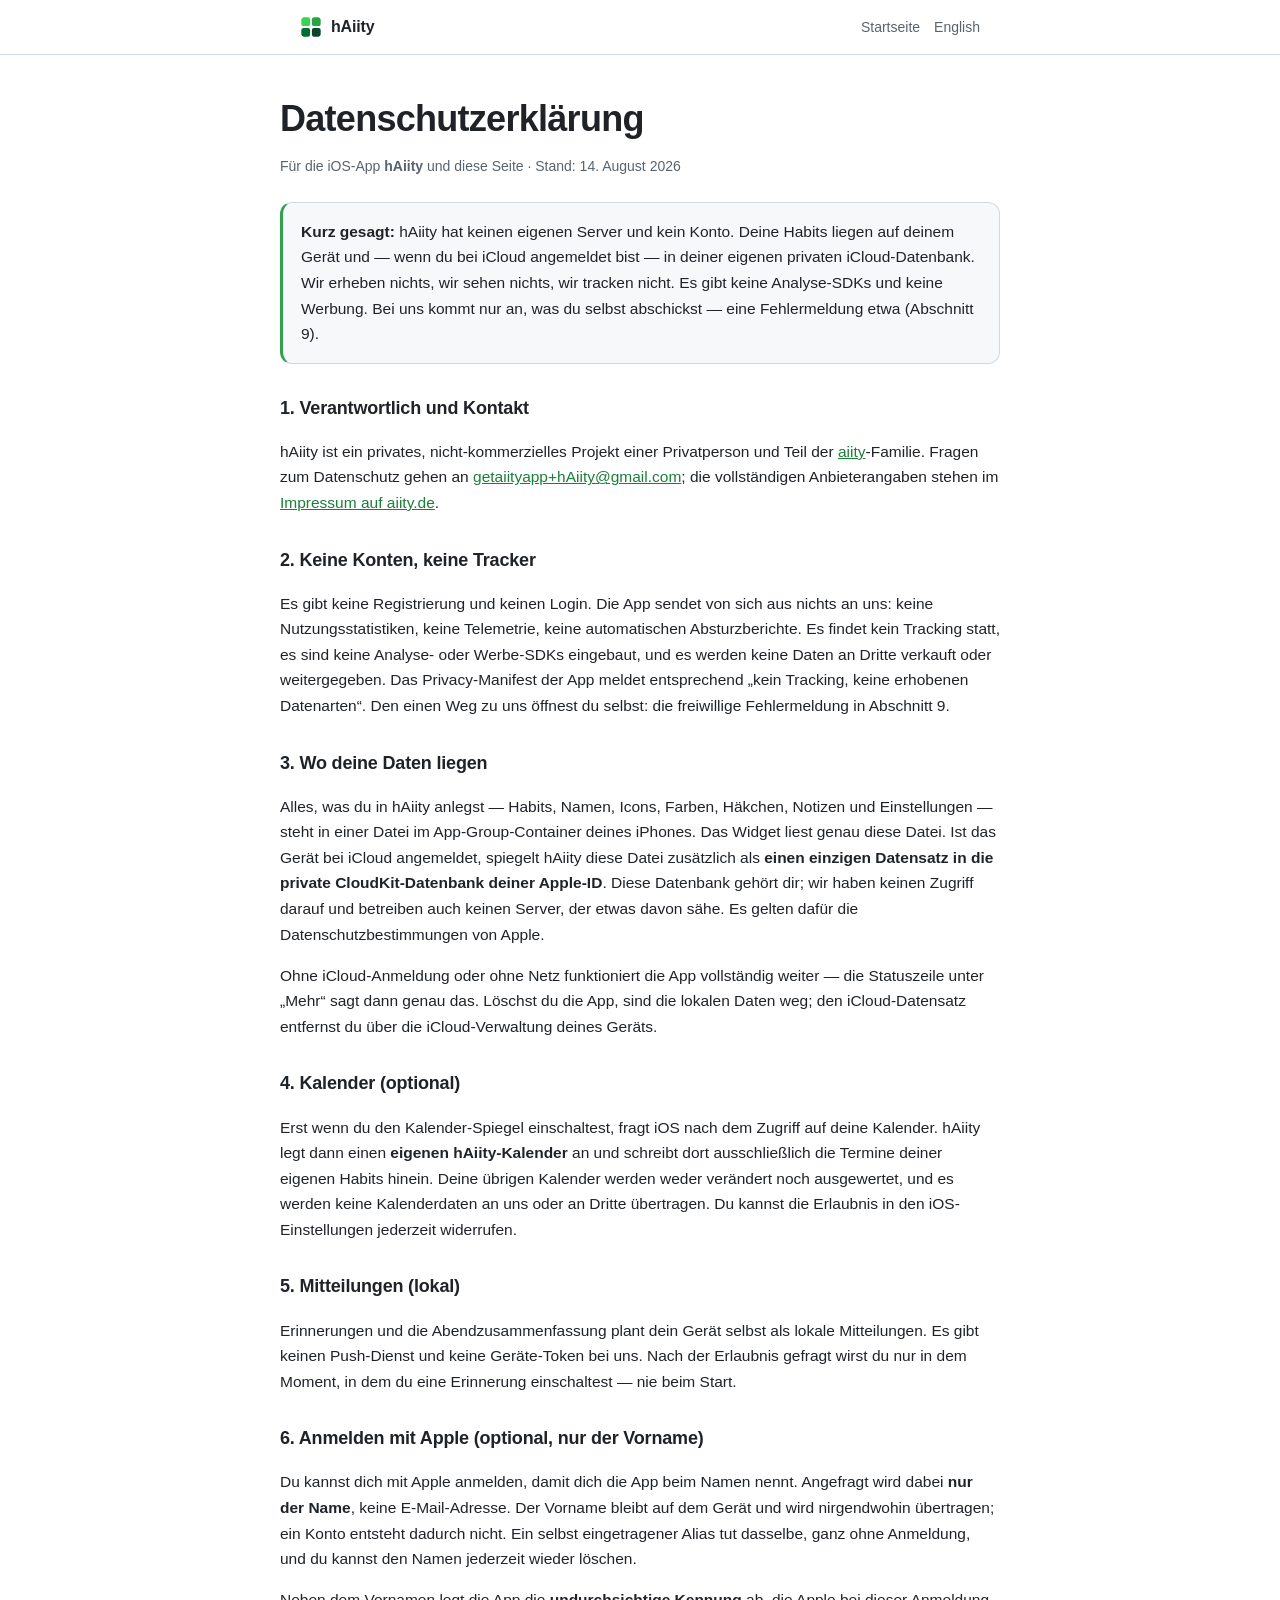
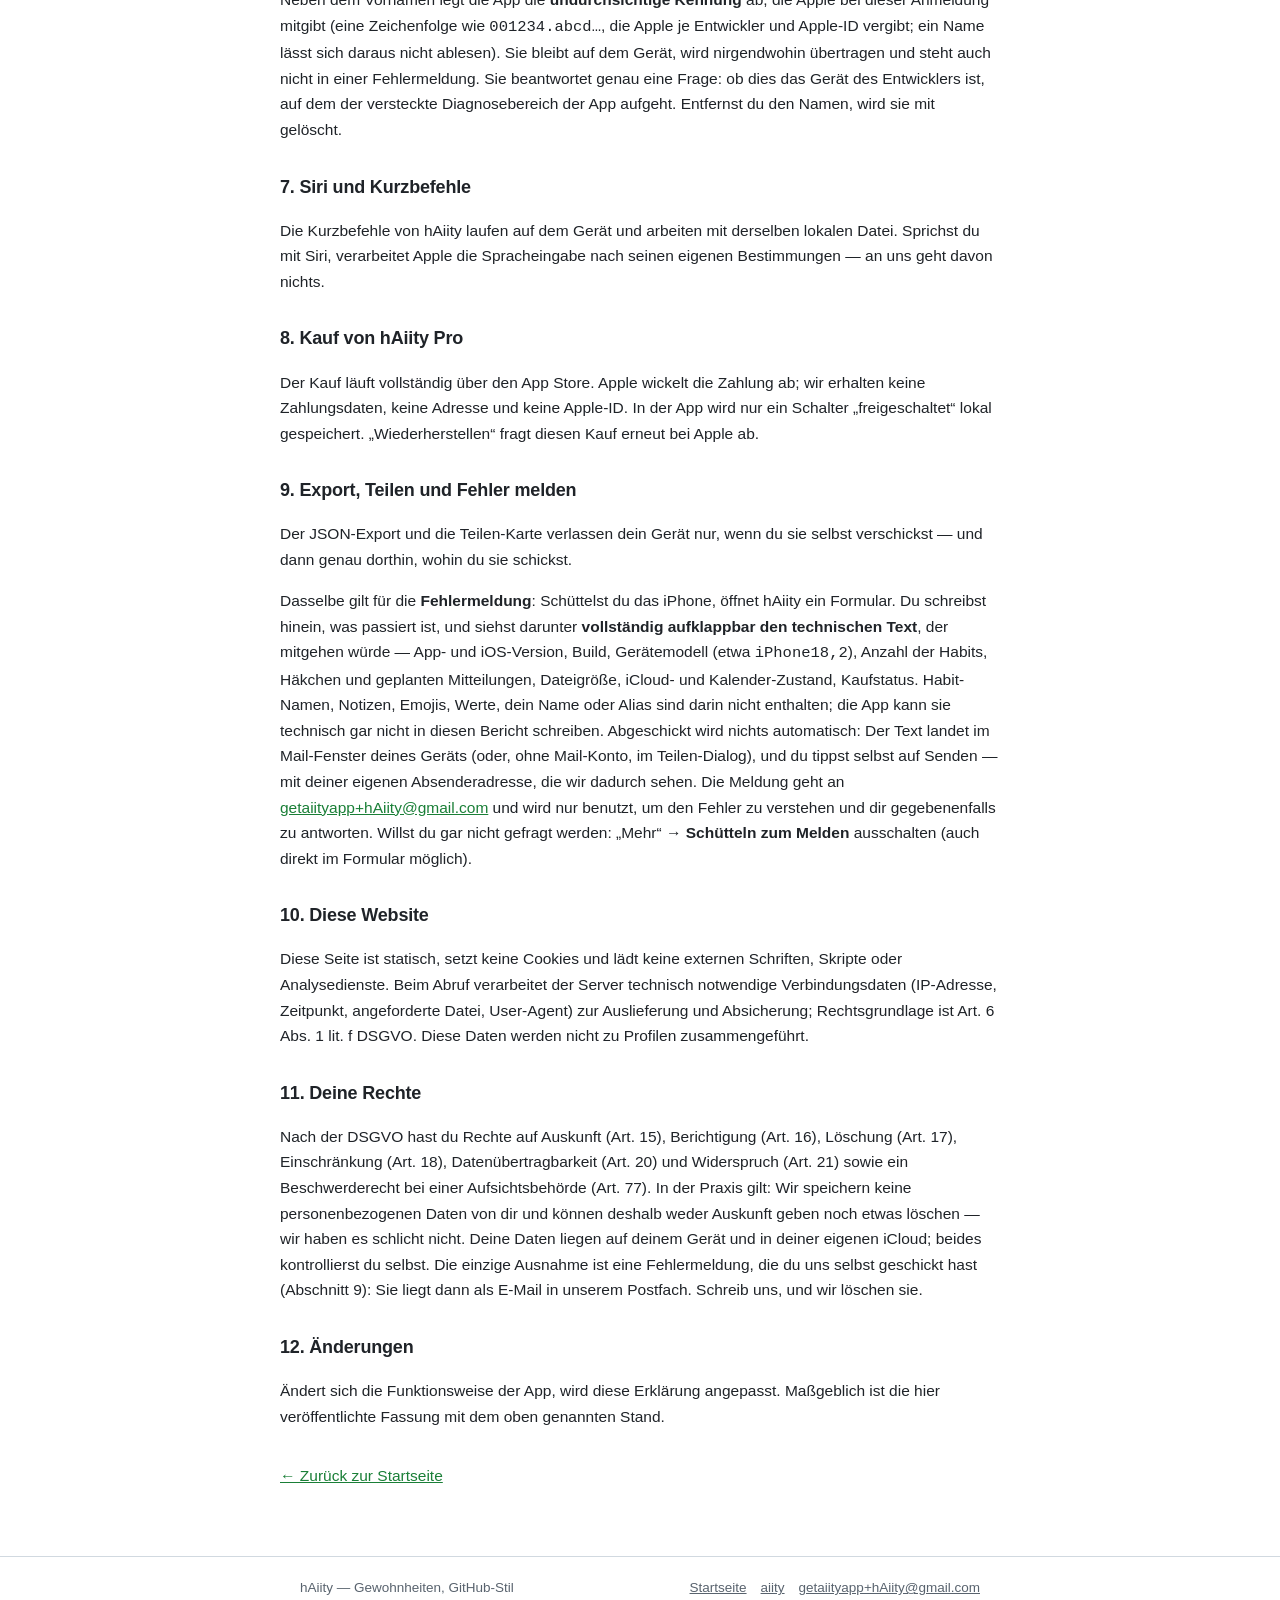
==== privacy.html @ 7a2ed9e9 "docs: publish hAiity privacy policy" ====
<!doctype html>
<html lang="de">
<head>
<meta charset="utf-8">
<meta name="viewport" content="width=device-width, initial-scale=1, viewport-fit=cover">
<title>Datenschutzerklärung — hAiity</title>
<meta name="description" content="Datenschutzerklärung für die iOS-App hAiity: keine Konten, keine Tracker, Daten auf dem Gerät und in der privaten iCloud des Nutzers.">
<meta name="color-scheme" content="dark light">
<meta name="theme-color" content="#ffffff" media="(prefers-color-scheme: light)">
<meta name="theme-color" content="#0d1117" media="(prefers-color-scheme: dark)">
<link rel="icon" href="data:image/svg+xml,%3Csvg xmlns='http://www.w3.org/2000/svg' viewBox='0 0 100 100'%3E%3Crect x='6' y='6' width='40' height='40' rx='9' fill='%2339d353'/%3E%3Crect x='54' y='6' width='40' height='40' rx='9' fill='%2326a641'/%3E%3Crect x='6' y='54' width='40' height='40' rx='9' fill='%23006d32'/%3E%3Crect x='54' y='54' width='40' height='40' rx='9' fill='%230e4429'/%3E%3C/svg%3E" type="image/svg+xml">
<style>
*,*::before,*::after{box-sizing:border-box}
:root{
  color-scheme:dark light;
  --bg:#0d1117;--panel:#161b22;--panel-2:#11161d;--border:#30363d;
  --fg:#e6edf3;--muted:#8d96a0;--accent:#2ea043;--accent-fg:#ffffff;
  --l0:#161b22;--l1:#0e4429;--l2:#006d32;--l3:#26a641;--l4:#39d353;
  --hair:rgba(255,255,255,.06);
}
@media (prefers-color-scheme: light){
  :root{
    --bg:#ffffff;--panel:#f6f8fa;--panel-2:#ffffff;--border:#d1d9e0;
    --fg:#1f2328;--muted:#59636e;--accent:#1a7f37;
    --l0:#eff2f5;--l1:#9be9a8;--l2:#40c463;--l3:#30a14e;--l4:#216e39;
    --hair:rgba(0,0,0,.05);
  }
}
html{-webkit-text-size-adjust:100%}
body{
  margin:0;background:var(--bg);color:var(--fg);
  font:16px/1.65 -apple-system,BlinkMacSystemFont,"SF Pro Text","Segoe UI",Roboto,Helvetica,Arial,sans-serif;
  min-height:100dvh;display:flex;flex-direction:column;
}
.wrap{width:100%;max-width:720px;margin:0 auto;padding:0 20px}
a{color:var(--fg)}
a:hover{color:var(--accent)}

/* Kopf: Wortmarke links, Sprachwechsel rechts. */
header.top{border-bottom:1px solid var(--border);padding:14px 0;position:sticky;top:0;
  background:color-mix(in srgb,var(--bg) 88%,transparent);backdrop-filter:blur(10px);z-index:5}
.bar{display:flex;align-items:center;justify-content:space-between;gap:12px}
.brand{display:flex;align-items:center;gap:9px;text-decoration:none;font-weight:600;letter-spacing:-.01em}
.brand svg{display:block;border-radius:7px}
.bar nav{display:flex;gap:14px;font-size:14px;color:var(--muted)}
.bar nav a{color:var(--muted);text-decoration:none}
.bar nav a:hover{color:var(--fg)}

main{flex:1;padding:0 0 8px}

/* Held: Zeile, Satz, Raster. */
.hero{padding:52px 0 34px;text-align:center}
.hero h1{font-size:clamp(38px,10vw,60px);line-height:1.05;margin:0 0 12px;letter-spacing:-.03em}
.hero .pitch{font-size:clamp(17px,4.4vw,20px);color:var(--muted);margin:0 auto;max-width:30em}
.graph{margin:30px auto 26px;max-width:430px}
.graph svg{width:100%;height:auto;display:block}
.cell{stroke:var(--hair);stroke-width:1}
.l0{fill:var(--l0)}.l1{fill:var(--l1)}.l2{fill:var(--l2)}.l3{fill:var(--l3)}.l4{fill:var(--l4)}
.chips .l0{background:var(--l0)}.chips .l1{background:var(--l1)}.chips .l2{background:var(--l2)}.chips .l3{background:var(--l3)}.chips .l4{background:var(--l4)}

.cta-row{display:flex;flex-wrap:wrap;gap:10px;justify-content:center}
.cta{display:inline-block;text-decoration:none;font-weight:600;font-size:15px;
  padding:11px 20px;border-radius:10px;border:1px solid var(--accent);
  background:var(--accent);color:var(--accent-fg)}
.cta.ghost{background:transparent;border-color:var(--border);color:var(--fg)}
.cta[aria-disabled="true"]{opacity:.8}
.cta-note{color:var(--muted);font-size:13px;margin:12px 0 0}

/* Kacheln: die drei Kernpunkte. */
.tiles{display:grid;gap:14px;padding:10px 0 44px}
@media (min-width:720px){.tiles{grid-template-columns:repeat(3,1fr)}}
.tile{background:var(--panel);border:1px solid var(--border);border-radius:16px;padding:18px 18px 20px}
.tile .chips{display:flex;gap:4px;margin-bottom:12px}
.tile .chips i{width:12px;height:12px;border-radius:3px;display:block}
.tile h2{font-size:17px;margin:0 0 6px;letter-spacing:-.01em}
.tile p{margin:0;color:var(--muted);font-size:14.5px}
.tile p + p{margin-top:8px}
.tile b{color:var(--fg);font-weight:600}

/* Dokumentseite. */
.doc{padding:34px 0 44px}
.doc h1{font-size:clamp(28px,7vw,36px);margin:0 0 6px;letter-spacing:-.02em}
.doc .meta{color:var(--muted);font-size:14px;margin:0 0 24px}
.doc h2{font-size:18px;margin:30px 0 8px;letter-spacing:-.01em}
.doc p,.doc li{color:var(--fg);font-size:15.5px}
.doc ul{padding-left:20px;margin:8px 0}
.doc li{margin:4px 0}
.doc a{color:var(--accent)}
.tldr{background:var(--panel);border:1px solid var(--border);border-left:3px solid var(--l3);
  border-radius:12px;padding:16px 18px;margin:0 0 8px;font-size:15.5px}
.back{margin-top:34px;font-size:15px}

footer.foot{border-top:1px solid var(--border);padding:20px 0 calc(24px + env(safe-area-inset-bottom));
  color:var(--muted);font-size:13.5px}
.foot-row{display:flex;flex-wrap:wrap;gap:10px 16px;align-items:center;justify-content:space-between}
.foot a{color:var(--muted)}
.foot nav{display:flex;flex-wrap:wrap;gap:14px}
</style>
</head>
<body>

<header class="top">
  <div class="wrap bar">
    <a class="brand" href="index.html"><svg width="22" height="22" viewBox="0 0 100 100" aria-hidden="true"><rect x="6" y="6" width="40" height="40" rx="10" fill="#39d353"/><rect x="54" y="6" width="40" height="40" rx="10" fill="#26a641"/><rect x="6" y="54" width="40" height="40" rx="10" fill="#006d32"/><rect x="54" y="54" width="40" height="40" rx="10" fill="#0e4429"/></svg><span>hAiity</span></a>
    <nav><a href="index.html">Startseite</a><a href="en/privacy.html" hreflang="en">English</a></nav>
  </div>
</header>

<main>

  <div class="wrap doc">
    <h1>Datenschutzerklärung</h1>
    <p class="meta">Für die iOS-App <b>hAiity</b> und diese Seite · Stand: 14. August 2026</p>

    <div class="tldr">
      <b>Kurz gesagt:</b> hAiity hat keinen eigenen Server und kein Konto. Deine Habits
      liegen auf deinem Gerät und — wenn du bei iCloud angemeldet bist — in deiner
      eigenen privaten iCloud-Datenbank. Wir erheben nichts, wir sehen nichts, wir
      tracken nicht. Es gibt keine Analyse-SDKs und keine Werbung. Bei uns kommt nur
      an, was du selbst abschickst — eine Fehlermeldung etwa (Abschnitt 9).
    </div>

    <h2>1. Verantwortlich und Kontakt</h2>
    <p>hAiity ist ein privates, nicht-kommerzielles Projekt einer Privatperson und Teil
      der <a href="https://aiity.de" rel="noopener">aiity</a>-Familie. Fragen zum
      Datenschutz gehen an <a href="mailto:getaiityapp+hAiity@gmail.com">getaiityapp+hAiity@gmail.com</a>;
      die vollständigen Anbieterangaben stehen im
      <a href="https://aiity.de/impressum" rel="noopener">Impressum auf aiity.de</a>.</p>

    <h2>2. Keine Konten, keine Tracker</h2>
    <p>Es gibt keine Registrierung und keinen Login. Die App sendet von sich aus nichts
      an uns: keine Nutzungsstatistiken, keine Telemetrie, keine automatischen
      Absturzberichte. Es findet kein Tracking statt, es sind keine Analyse- oder
      Werbe-SDKs eingebaut, und es werden keine Daten an Dritte verkauft oder
      weitergegeben. Das Privacy-Manifest der App meldet entsprechend „kein Tracking,
      keine erhobenen Datenarten“. Den einen Weg zu uns öffnest du selbst: die
      freiwillige Fehlermeldung in Abschnitt 9.</p>

    <h2>3. Wo deine Daten liegen</h2>
    <p>Alles, was du in hAiity anlegst — Habits, Namen, Icons, Farben, Häkchen,
      Notizen und Einstellungen — steht in einer Datei im App-Group-Container deines
      iPhones. Das Widget liest genau diese Datei. Ist das Gerät bei iCloud angemeldet,
      spiegelt hAiity diese Datei zusätzlich als <b>einen einzigen Datensatz in die
      private CloudKit-Datenbank deiner Apple-ID</b>. Diese Datenbank gehört dir; wir
      haben keinen Zugriff darauf und betreiben auch keinen Server, der etwas davon
      sähe. Es gelten dafür die Datenschutzbestimmungen von Apple.</p>
    <p>Ohne iCloud-Anmeldung oder ohne Netz funktioniert die App vollständig weiter —
      die Statuszeile unter „Mehr“ sagt dann genau das. Löschst du die App, sind die
      lokalen Daten weg; den iCloud-Datensatz entfernst du über die iCloud-Verwaltung
      deines Geräts.</p>

    <h2>4. Kalender (optional)</h2>
    <p>Erst wenn du den Kalender-Spiegel einschaltest, fragt iOS nach dem Zugriff auf
      deine Kalender. hAiity legt dann einen <b>eigenen hAiity-Kalender</b> an und
      schreibt dort ausschließlich die Termine deiner eigenen Habits hinein. Deine
      übrigen Kalender werden weder verändert noch ausgewertet, und es werden keine
      Kalenderdaten an uns oder an Dritte übertragen. Du kannst die Erlaubnis in den
      iOS-Einstellungen jederzeit widerrufen.</p>

    <h2>5. Mitteilungen (lokal)</h2>
    <p>Erinnerungen und die Abendzusammenfassung plant dein Gerät selbst als lokale
      Mitteilungen. Es gibt keinen Push-Dienst und keine Geräte-Token bei uns. Nach der
      Erlaubnis gefragt wirst du nur in dem Moment, in dem du eine Erinnerung
      einschaltest — nie beim Start.</p>

    <h2>6. Anmelden mit Apple (optional, nur der Vorname)</h2>
    <p>Du kannst dich mit Apple anmelden, damit dich die App beim Namen nennt. Angefragt
      wird dabei <b>nur der Name</b>, keine E-Mail-Adresse. Der Vorname bleibt auf dem
      Gerät und wird nirgendwohin übertragen; ein Konto entsteht dadurch nicht. Ein
      selbst eingetragener Alias tut dasselbe, ganz ohne Anmeldung, und du kannst den
      Namen jederzeit wieder löschen.</p>
    <p>Neben dem Vornamen legt die App die <b>undurchsichtige Kennung</b> ab, die Apple
      bei dieser Anmeldung mitgibt (eine Zeichenfolge wie <code>001234.abcd…</code>, die
      Apple je Entwickler und Apple-ID vergibt; ein Name lässt sich daraus nicht
      ablesen). Sie bleibt auf dem Gerät, wird nirgendwohin übertragen und steht auch
      nicht in einer Fehlermeldung. Sie beantwortet genau eine Frage: ob dies das Gerät
      des Entwicklers ist, auf dem der versteckte Diagnosebereich der App aufgeht.
      Entfernst du den Namen, wird sie mit gelöscht.</p>

    <h2>7. Siri und Kurzbefehle</h2>
    <p>Die Kurzbefehle von hAiity laufen auf dem Gerät und arbeiten mit derselben
      lokalen Datei. Sprichst du mit Siri, verarbeitet Apple die Spracheingabe nach
      seinen eigenen Bestimmungen — an uns geht davon nichts.</p>

    <h2>8. Kauf von hAiity Pro</h2>
    <p>Der Kauf läuft vollständig über den App Store. Apple wickelt die Zahlung ab; wir
      erhalten keine Zahlungsdaten, keine Adresse und keine Apple-ID. In der App wird
      nur ein Schalter „freigeschaltet“ lokal gespeichert. „Wiederherstellen“ fragt
      diesen Kauf erneut bei Apple ab.</p>

    <h2>9. Export, Teilen und Fehler melden</h2>
    <p>Der JSON-Export und die Teilen-Karte verlassen dein Gerät nur, wenn du sie selbst
      verschickst — und dann genau dorthin, wohin du sie schickst.</p>
    <p>Dasselbe gilt für die <b>Fehlermeldung</b>: Schüttelst du das iPhone, öffnet
      hAiity ein Formular. Du schreibst hinein, was passiert ist, und siehst darunter
      <b>vollständig aufklappbar den technischen Text</b>, der mitgehen würde — App-
      und iOS-Version, Build, Gerätemodell (etwa <code>iPhone18,2</code>), Anzahl der
      Habits, Häkchen und geplanten Mitteilungen, Dateigröße, iCloud- und
      Kalender-Zustand, Kaufstatus. Habit-Namen, Notizen, Emojis, Werte, dein Name oder
      Alias sind darin nicht enthalten; die App kann sie technisch gar nicht in diesen
      Bericht schreiben. Abgeschickt wird nichts automatisch: Der Text landet im
      Mail-Fenster deines Geräts (oder, ohne Mail-Konto, im Teilen-Dialog), und du
      tippst selbst auf Senden — mit deiner eigenen Absenderadresse, die wir dadurch
      sehen. Die Meldung geht an
      <a href="mailto:getaiityapp+hAiity@gmail.com">getaiityapp+hAiity@gmail.com</a> und
      wird nur benutzt, um den Fehler zu verstehen und dir gegebenenfalls zu antworten.
      Willst du gar nicht gefragt werden: „Mehr“ → <b>Schütteln zum Melden</b>
      ausschalten (auch direkt im Formular möglich).</p>

    <h2>10. Diese Website</h2>
    <p>Diese Seite ist statisch, setzt keine Cookies und lädt keine externen Schriften,
      Skripte oder Analysedienste. Beim Abruf verarbeitet der Server technisch
      notwendige Verbindungsdaten (IP-Adresse, Zeitpunkt, angeforderte Datei,
      User-Agent) zur Auslieferung und Absicherung; Rechtsgrundlage ist Art. 6 Abs. 1
      lit. f DSGVO. Diese Daten werden nicht zu Profilen zusammengeführt.</p>

    <h2>11. Deine Rechte</h2>
    <p>Nach der DSGVO hast du Rechte auf Auskunft (Art. 15), Berichtigung (Art. 16),
      Löschung (Art. 17), Einschränkung (Art. 18), Datenübertragbarkeit (Art. 20) und
      Widerspruch (Art. 21) sowie ein Beschwerderecht bei einer Aufsichtsbehörde
      (Art. 77). In der Praxis gilt: Wir speichern keine personenbezogenen Daten von
      dir und können deshalb weder Auskunft geben noch etwas löschen — wir haben es
      schlicht nicht. Deine Daten liegen auf deinem Gerät und in deiner eigenen iCloud;
      beides kontrollierst du selbst. Die einzige Ausnahme ist eine Fehlermeldung, die
      du uns selbst geschickt hast (Abschnitt 9): Sie liegt dann als E-Mail in unserem
      Postfach. Schreib uns, und wir löschen sie.</p>

    <h2>12. Änderungen</h2>
    <p>Ändert sich die Funktionsweise der App, wird diese Erklärung angepasst.
      Maßgeblich ist die hier veröffentlichte Fassung mit dem oben genannten Stand.</p>

    <p class="back"><a href="index.html">← Zurück zur Startseite</a></p>
  </div>

</main>

<footer class="foot">
  <div class="wrap foot-row">
    <p style="margin:0">hAiity — Gewohnheiten, GitHub-Stil</p>
    <nav><a href="index.html">Startseite</a><a href="https://aiity.de" rel="noopener">aiity</a><a href="mailto:getaiityapp+hAiity@gmail.com">getaiityapp+hAiity@gmail.com</a></nav>
  </div>
</footer>

</body>
</html>
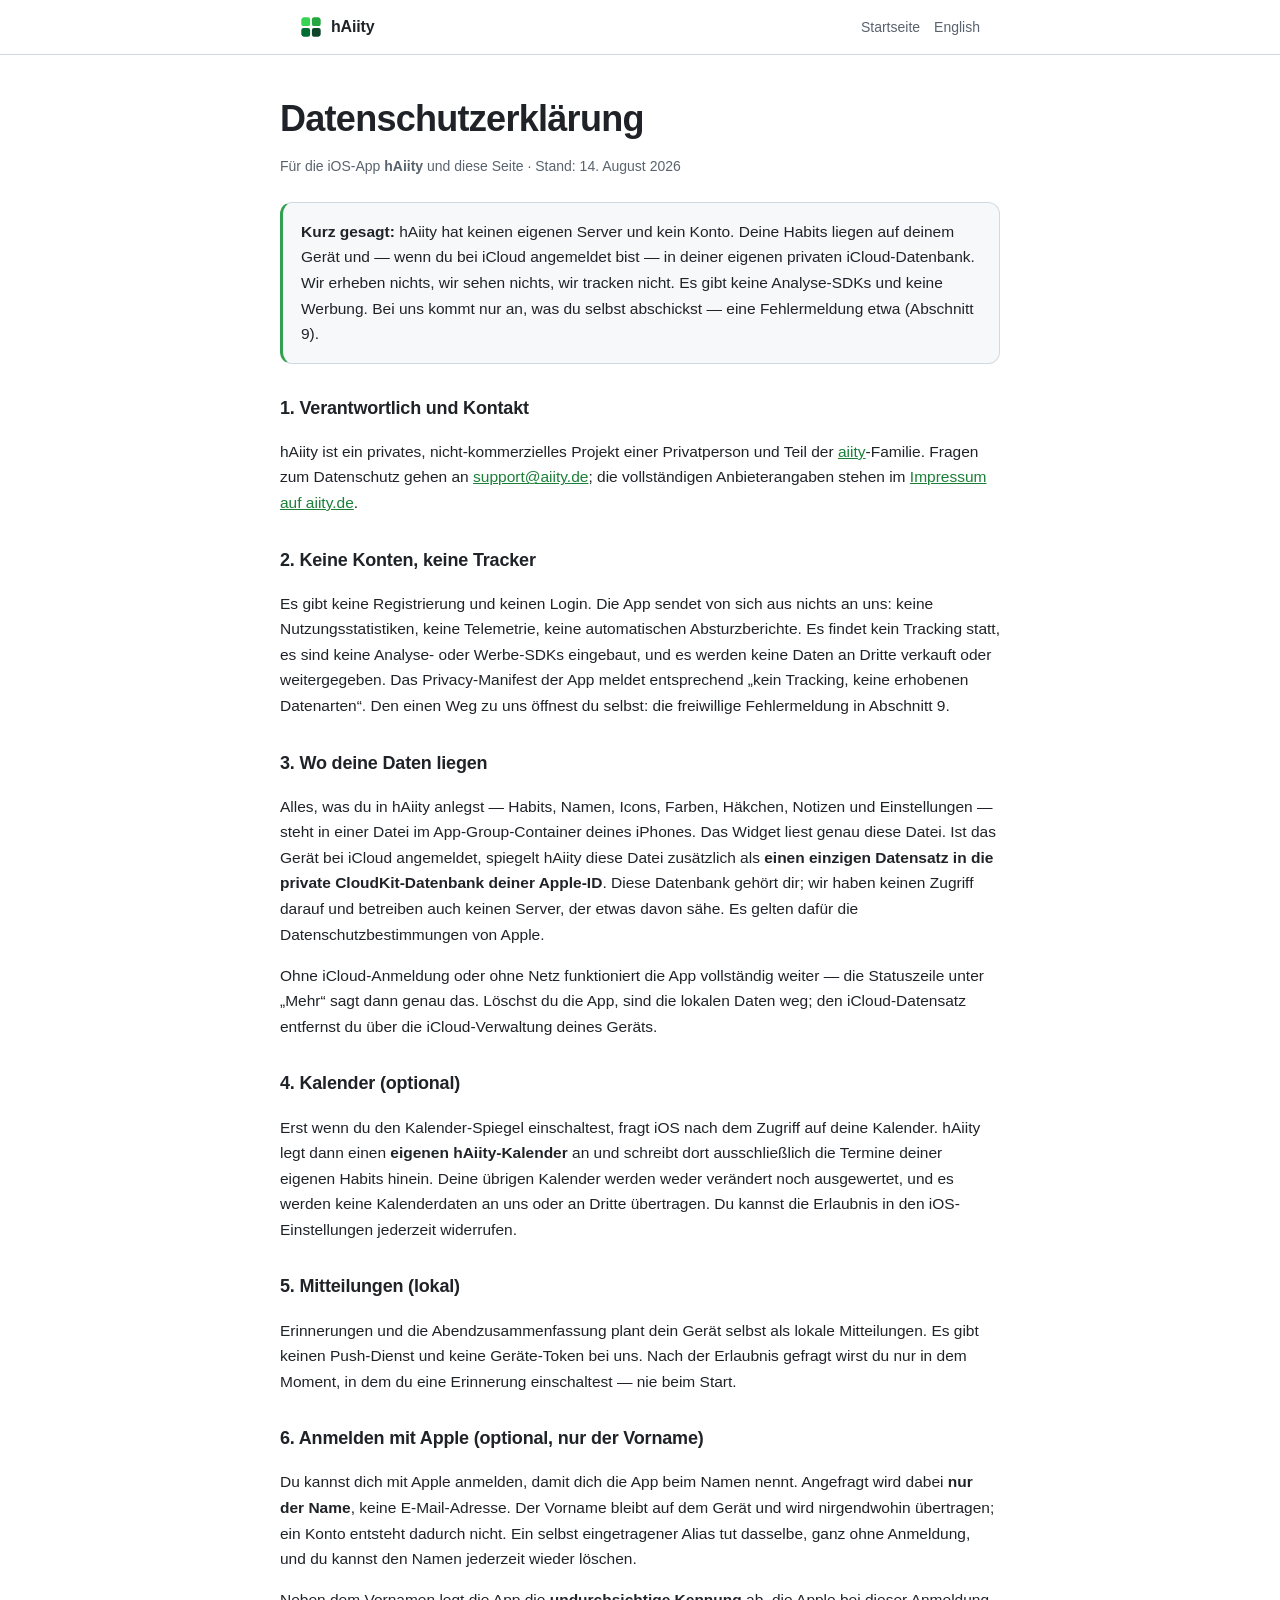
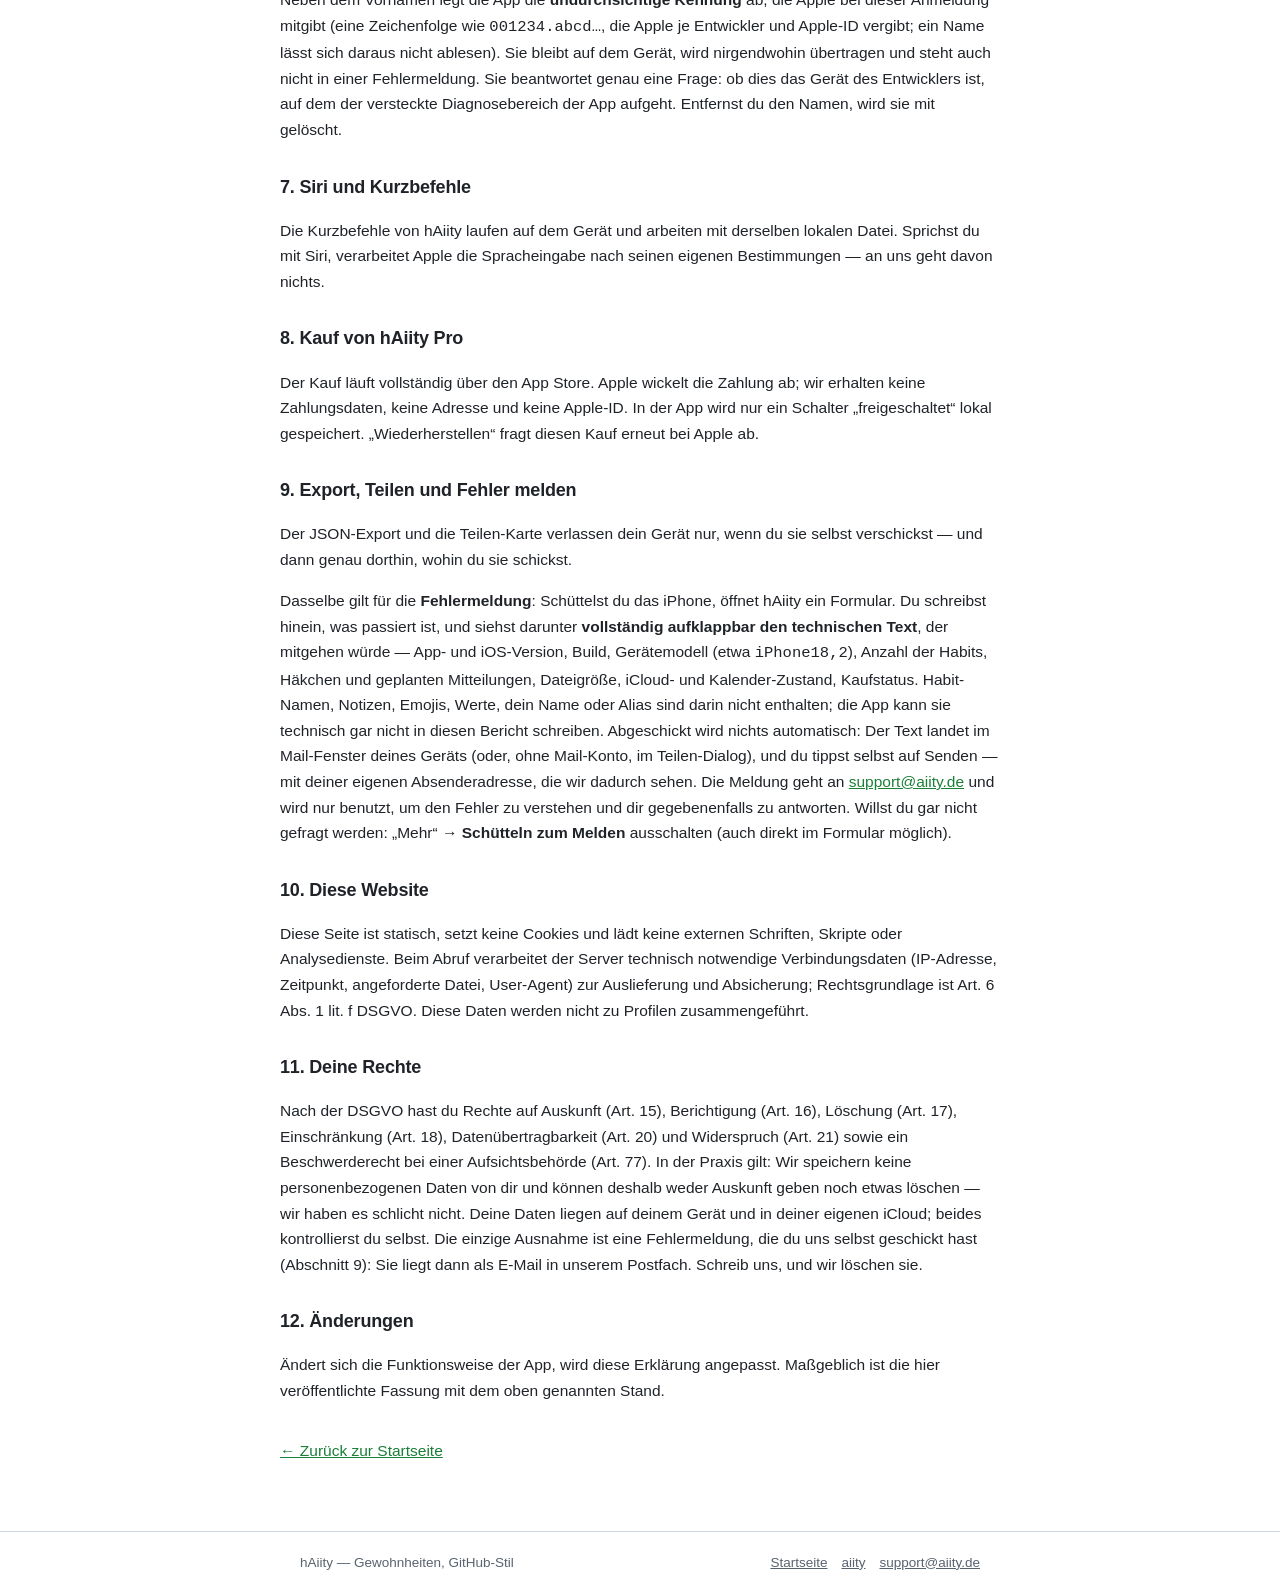
==== commit ffbb13b8: "Replace contact email with support@aiity.de Point GitHub Pages mailto links and displayed contact ad" ====
--- a/privacy.html
+++ b/privacy.html
@@ -123,7 +123,7 @@
     <h2>1. Verantwortlich und Kontakt</h2>
     <p>hAiity ist ein privates, nicht-kommerzielles Projekt einer Privatperson und Teil
       der <a href="https://aiity.de" rel="noopener">aiity</a>-Familie. Fragen zum
-      Datenschutz gehen an <a href="mailto:getaiityapp+hAiity@gmail.com">getaiityapp+hAiity@gmail.com</a>;
+      Datenschutz gehen an <a href="mailto:support@aiity.de">support@aiity.de</a>;
       die vollständigen Anbieterangaben stehen im
       <a href="https://aiity.de/impressum" rel="noopener">Impressum auf aiity.de</a>.</p>
 
@@ -202,7 +202,7 @@
       Mail-Fenster deines Geräts (oder, ohne Mail-Konto, im Teilen-Dialog), und du
       tippst selbst auf Senden — mit deiner eigenen Absenderadresse, die wir dadurch
       sehen. Die Meldung geht an
-      <a href="mailto:getaiityapp+hAiity@gmail.com">getaiityapp+hAiity@gmail.com</a> und
+      <a href="mailto:support@aiity.de">support@aiity.de</a> und
       wird nur benutzt, um den Fehler zu verstehen und dir gegebenenfalls zu antworten.
       Willst du gar nicht gefragt werden: „Mehr“ → <b>Schütteln zum Melden</b>
       ausschalten (auch direkt im Formular möglich).</p>
@@ -237,7 +237,7 @@
 <footer class="foot">
   <div class="wrap foot-row">
     <p style="margin:0">hAiity — Gewohnheiten, GitHub-Stil</p>
-    <nav><a href="index.html">Startseite</a><a href="https://aiity.de" rel="noopener">aiity</a><a href="mailto:getaiityapp+hAiity@gmail.com">getaiityapp+hAiity@gmail.com</a></nav>
+    <nav><a href="index.html">Startseite</a><a href="https://aiity.de" rel="noopener">aiity</a><a href="mailto:support@aiity.de">support@aiity.de</a></nav>
   </div>
 </footer>
 
